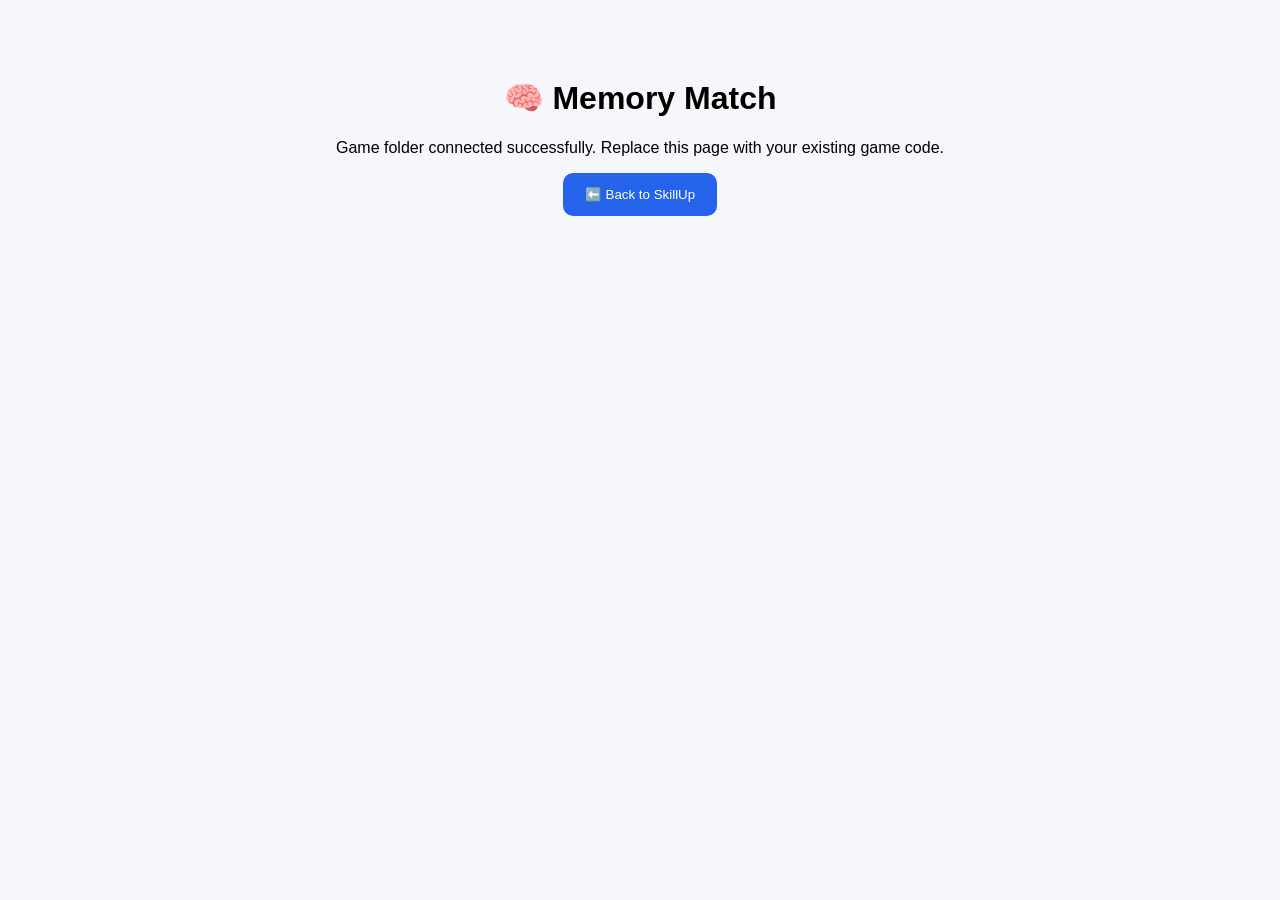
==== games/memory-match/index.html @ 69eaa133 "Fix GitHub Pages structure" ====
<!doctype html><html><head><meta charset="UTF-8"><meta name="viewport" content="width=device-width,initial-scale=1"><title>🧠 Memory Match</title><style>body{font-family:Arial;text-align:center;padding:50px;background:#f5f7fb}button{padding:14px 22px;border:0;border-radius:10px;background:#2563eb;color:white}</style></head><body><h1>🧠 Memory Match</h1><p>Game folder connected successfully. Replace this page with your existing game code.</p><button onclick="history.back()">⬅️ Back to SkillUp</button></body></html>
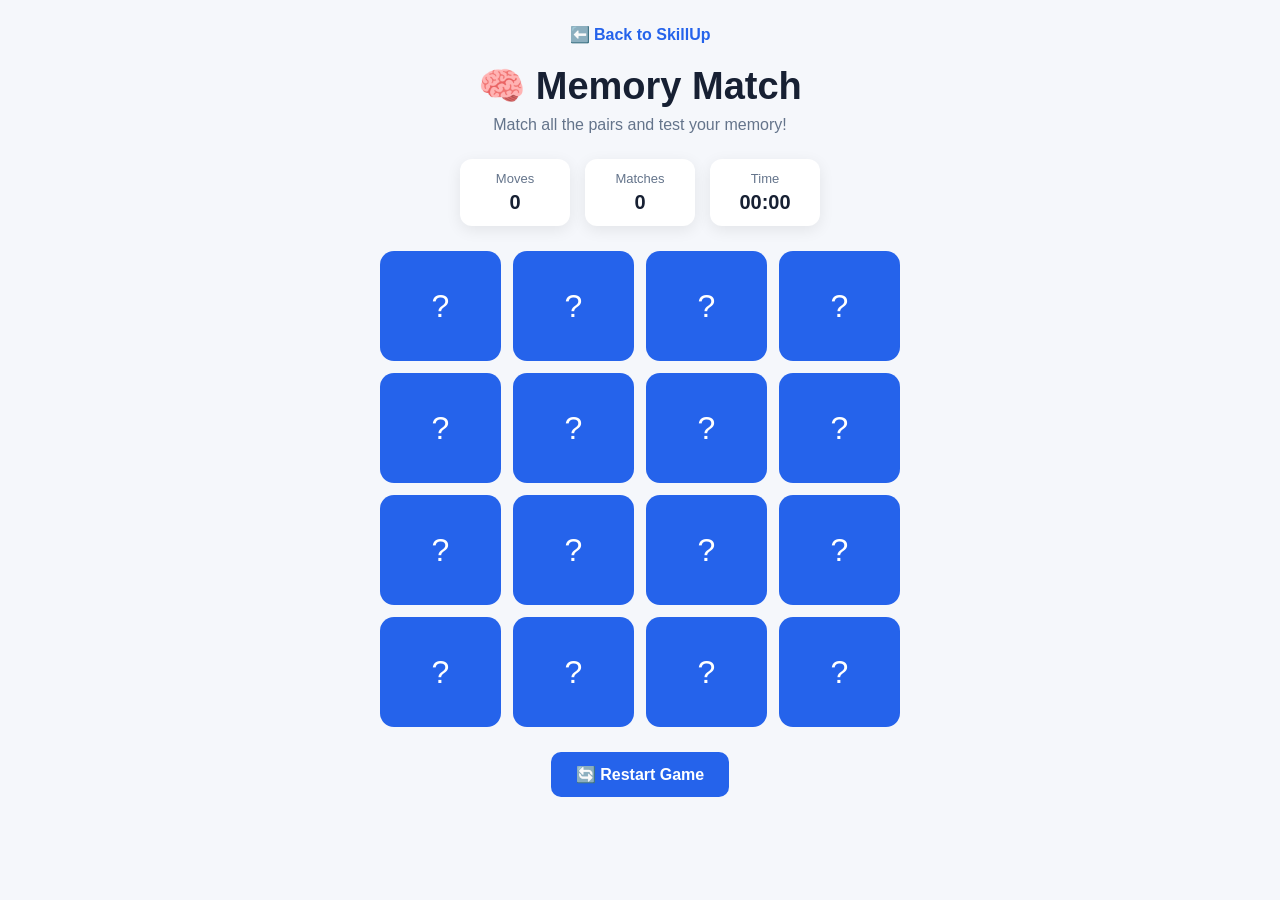
==== commit 9979073a: "add games code" ====
--- a/games/memory-match/index.html
+++ b/games/memory-match/index.html
@@ -1 +1,49 @@
-<!doctype html><html><head><meta charset="UTF-8"><meta name="viewport" content="width=device-width,initial-scale=1"><title>🧠 Memory Match</title><style>body{font-family:Arial;text-align:center;padding:50px;background:#f5f7fb}button{padding:14px 22px;border:0;border-radius:10px;background:#2563eb;color:white}</style></head><body><h1>🧠 Memory Match</h1><p>Game folder connected successfully. Replace this page with your existing game code.</p><button onclick="history.back()">⬅️ Back to SkillUp</button></body></html>+<!DOCTYPE html>
+<html lang="en">
+<head>
+    <meta charset="UTF-8">
+    <meta name="viewport" content="width=device-width, initial-scale=1.0">
+    <title>🧠 Memory Match - SkillUp</title>
+    <link rel="stylesheet" href="style.css">
+</head>
+
+<body>
+
+<div class="game-container">
+
+    <a href="../../index.html" class="back-btn">⬅️ Back to SkillUp</a>
+
+    <h1>🧠 Memory Match</h1>
+    <p class="subtitle">Match all the pairs and test your memory!</p>
+
+    <div class="stats">
+        <div>
+            <span>Moves</span>
+            <strong id="moves">0</strong>
+        </div>
+
+        <div>
+            <span>Matches</span>
+            <strong id="matches">0</strong>
+        </div>
+
+        <div>
+            <span>Time</span>
+            <strong id="time">00:00</strong>
+        </div>
+    </div>
+
+    <div id="gameBoard" class="game-board"></div>
+
+    <button id="restartBtn" class="restart-btn">
+        🔄 Restart Game
+    </button>
+
+    <div id="message" class="message"></div>
+
+</div>
+
+<script src="script.js"></script>
+
+</body>
+</html>
--- a/games/memory-match/style.css
+++ b/games/memory-match/style.css
@@ -0,0 +1,169 @@
+* {
+    box-sizing: border-box;
+    margin: 0;
+    padding: 0;
+}
+
+body {
+    font-family: Arial, sans-serif;
+    background: #f5f7fb;
+    color: #172033;
+    min-height: 100vh;
+    padding: 25px;
+}
+
+.game-container {
+    max-width: 700px;
+    margin: auto;
+    text-align: center;
+}
+
+.back-btn {
+    display: inline-block;
+    text-decoration: none;
+    color: #2563eb;
+    font-weight: bold;
+    margin-bottom: 20px;
+}
+
+h1 {
+    font-size: 38px;
+    margin-bottom: 8px;
+}
+
+.subtitle {
+    color: #64748b;
+    margin-bottom: 25px;
+}
+
+.stats {
+    display: flex;
+    justify-content: center;
+    gap: 15px;
+    margin-bottom: 25px;
+    flex-wrap: wrap;
+}
+
+.stats div {
+    background: white;
+    padding: 12px 25px;
+    border-radius: 12px;
+    box-shadow: 0 4px 15px rgba(0,0,0,0.08);
+    min-width: 110px;
+}
+
+.stats span {
+    display: block;
+    font-size: 13px;
+    color: #64748b;
+    margin-bottom: 5px;
+}
+
+.stats strong {
+    font-size: 20px;
+}
+
+.game-board {
+    display: grid;
+    grid-template-columns: repeat(4, 1fr);
+    gap: 12px;
+    max-width: 520px;
+    margin: auto;
+}
+
+.card {
+    height: 110px;
+    cursor: pointer;
+    perspective: 800px;
+}
+
+.card-inner {
+    width: 100%;
+    height: 100%;
+    position: relative;
+    transition: transform 0.5s;
+    transform-style: preserve-3d;
+}
+
+.card.flipped .card-inner,
+.card.matched .card-inner {
+    transform: rotateY(180deg);
+}
+
+.card-front,
+.card-back {
+    position: absolute;
+    width: 100%;
+    height: 100%;
+    border-radius: 14px;
+    display: flex;
+    align-items: center;
+    justify-content: center;
+    backface-visibility: hidden;
+}
+
+.card-front {
+    background: #2563eb;
+    color: white;
+    font-size: 32px;
+}
+
+.card-back {
+    background: white;
+    transform: rotateY(180deg);
+    font-size: 42px;
+    box-shadow: 0 4px 15px rgba(0,0,0,0.12);
+}
+
+.card.matched .card-back {
+    background: #dcfce7;
+}
+
+.restart-btn {
+    margin-top: 25px;
+    padding: 13px 25px;
+    border: none;
+    border-radius: 10px;
+    background: #2563eb;
+    color: white;
+    font-size: 16px;
+    font-weight: bold;
+    cursor: pointer;
+}
+
+.restart-btn:hover {
+    opacity: 0.9;
+}
+
+.message {
+    margin-top: 20px;
+    font-size: 20px;
+    font-weight: bold;
+}
+
+@media (max-width: 600px) {
+
+    body {
+        padding: 15px;
+    }
+
+    h1 {
+        font-size: 30px;
+    }
+
+    .game-board {
+        gap: 8px;
+    }
+
+    .card {
+        height: 80px;
+    }
+
+    .card-back {
+        font-size: 30px;
+    }
+
+    .card-front {
+        font-size: 24px;
+    }
+}
